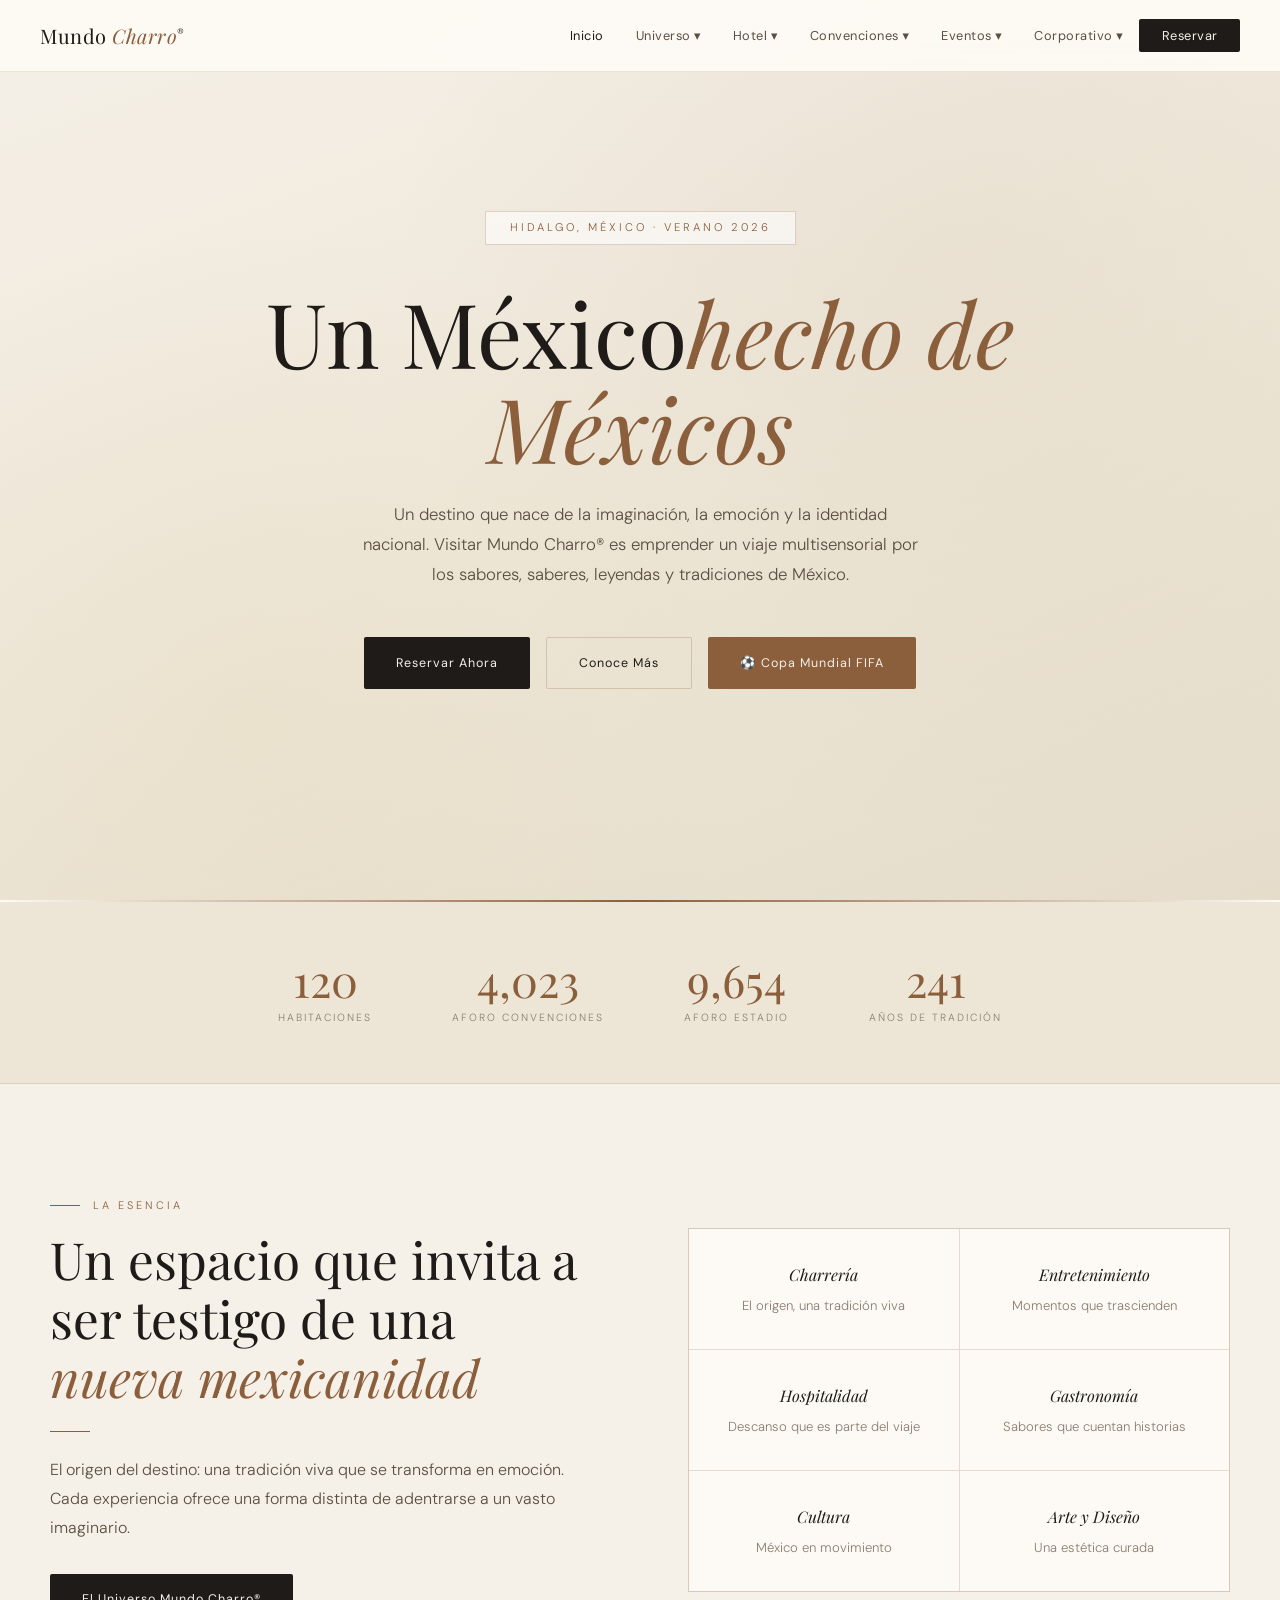
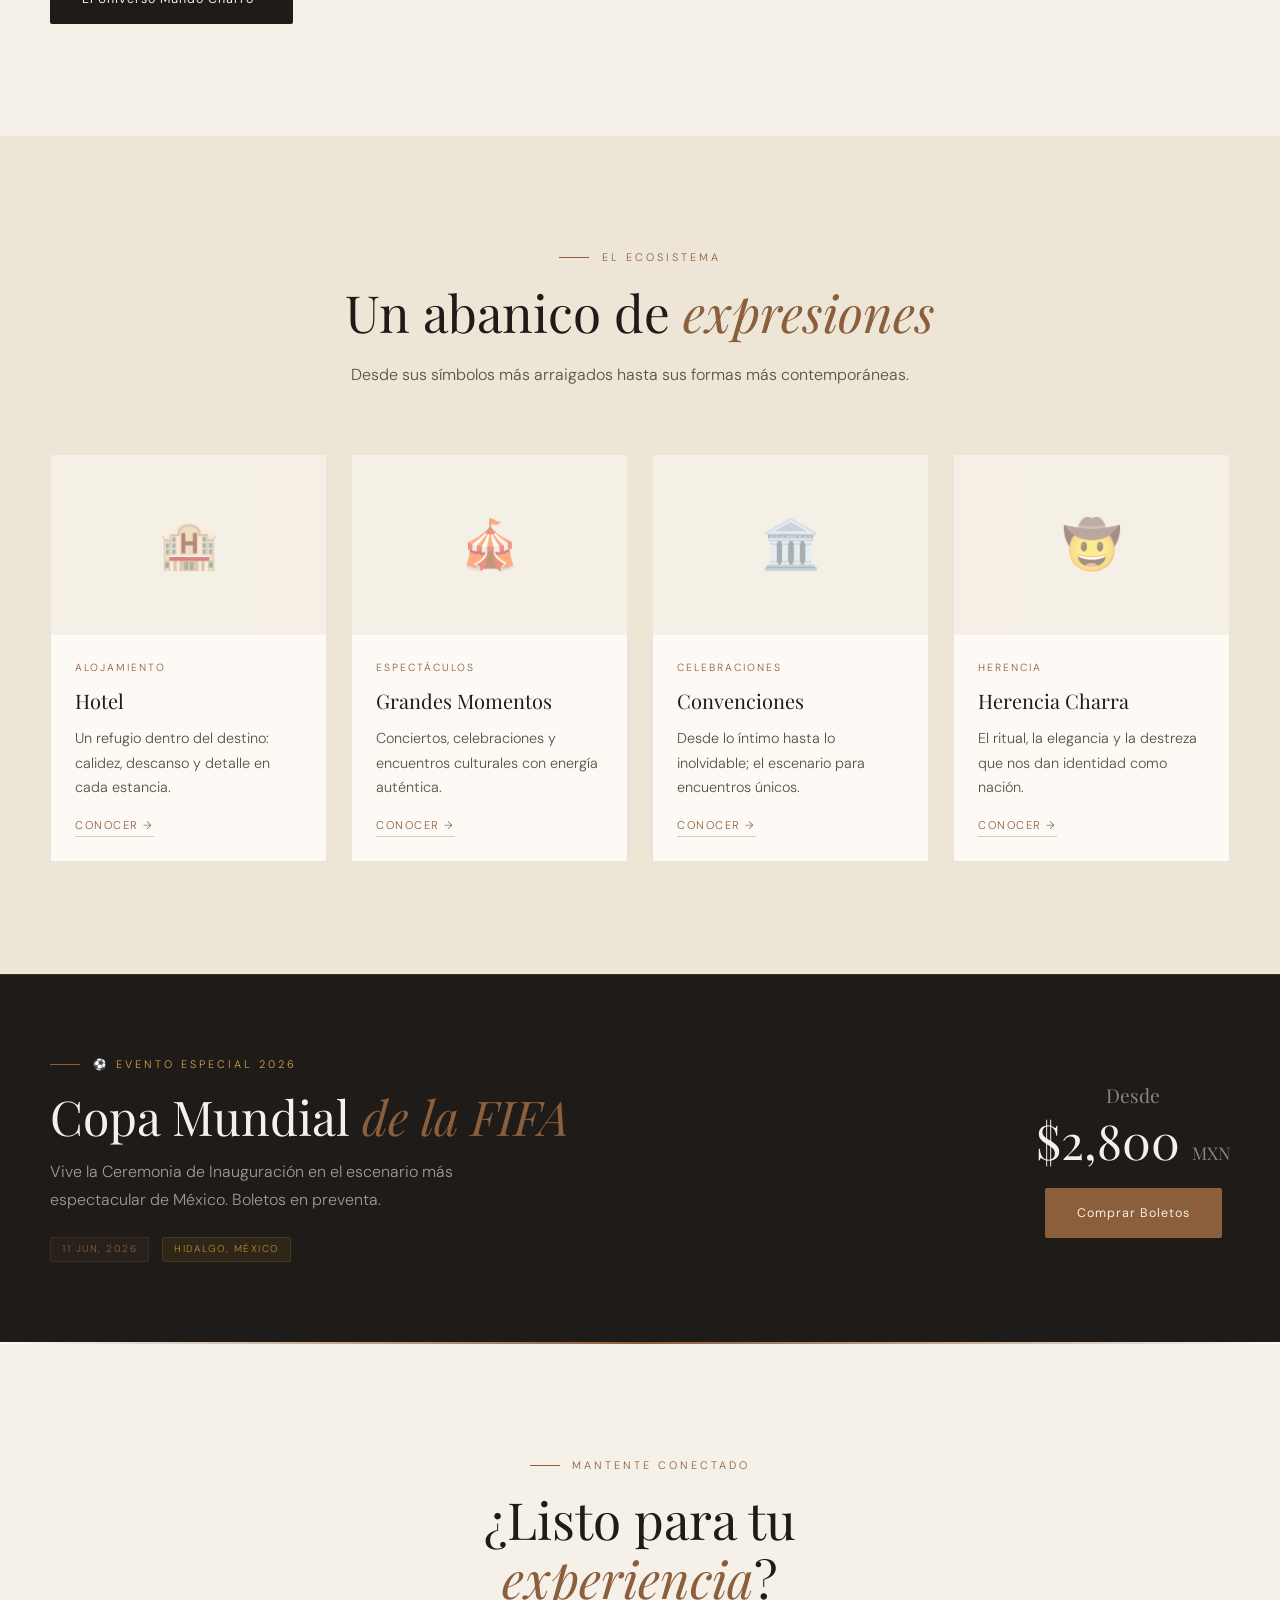
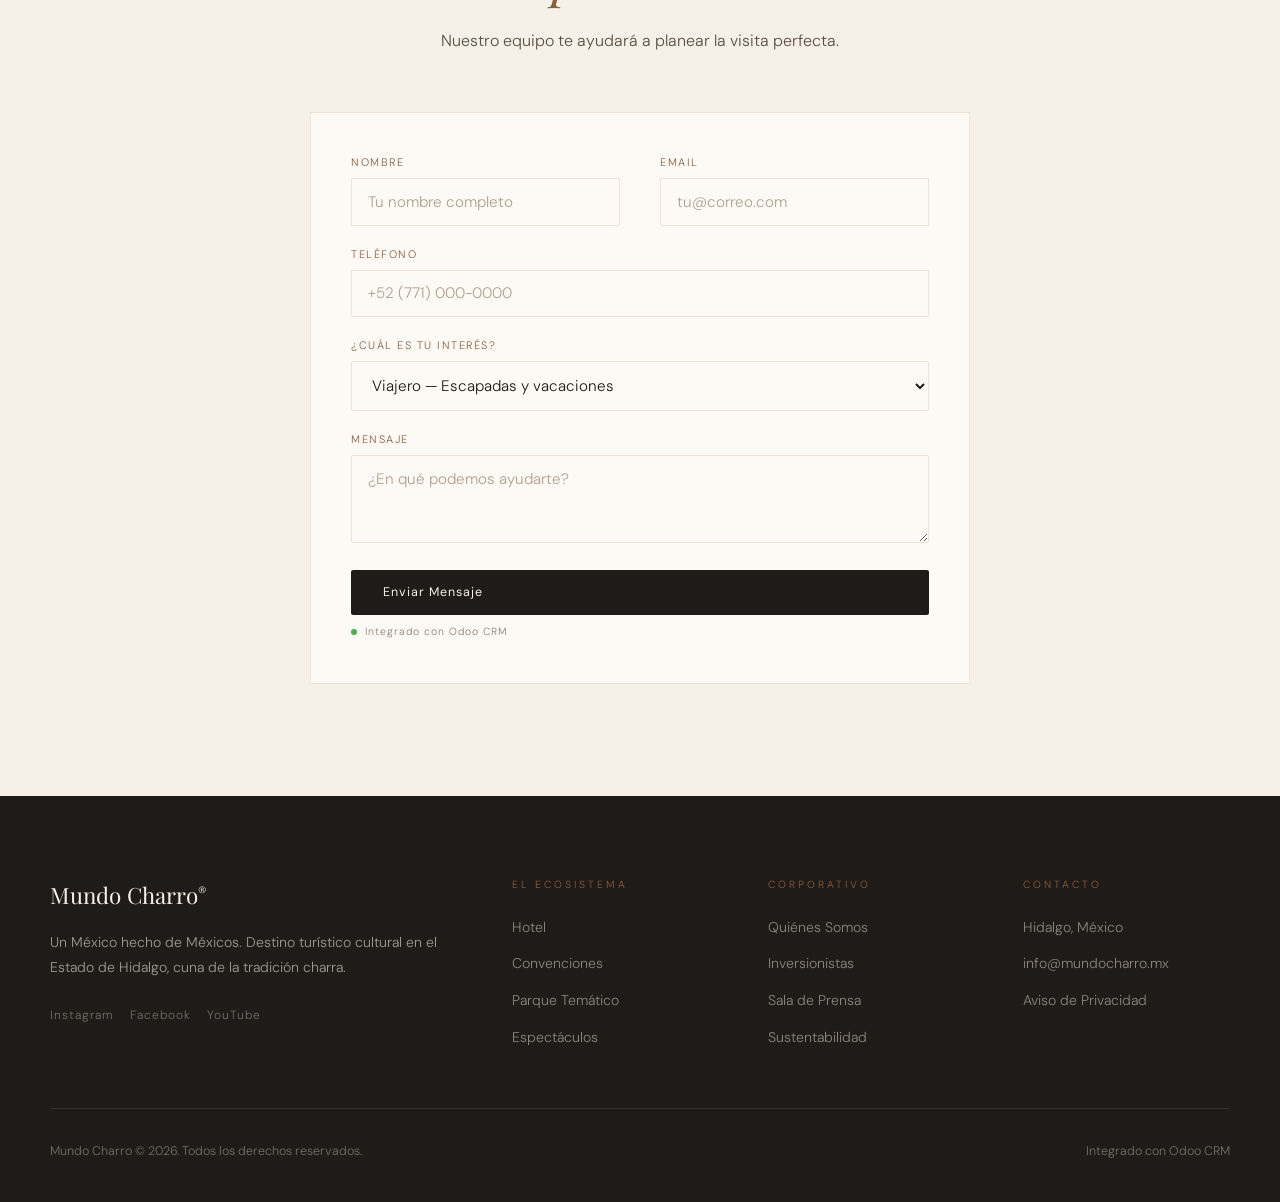
==== index.html @ 550b5640 "primer commit" ====
<!DOCTYPE html>
<html lang="es">
<head>
  <meta charset="UTF-8">
  <meta name="viewport" content="width=device-width, initial-scale=1.0">
  <title>Mundo Charro® — Un México hecho de Méxicos</title>
  <meta name="description" content="Mundo Charro: destino turístico cultural en Hidalgo, México. Hotel, Convenciones, Espectáculos y Parque Temático.">
  <link rel="stylesheet" href="css/style.css">
</head>
<body>

<nav class="navbar">
  <a href="index.html" class="logo">
    <span class="logo-text">Mundo<span> Charro</span><sup style="font-size:0.5em;vertical-align:super;font-style:normal">®</sup></span>
  </a>
  <ul class="nav-menu" id="nav-menu">
    <li class="nav-item"><a href="index.html" class="nav-link active">Inicio</a></li>
    <li class="nav-item">
      <a href="mundo-charro.html" class="nav-link">Universo ▾</a>
      <div class="dropdown-menu">
        <a href="mundo-charro.html#historia">Historia</a>
        <a href="mundo-charro.html#cultura">Cultura</a>
        <a href="mundo-charro.html#filosofia">Filosofía</a>
        <a href="mundo-charro.html#ecosistema">El Ecosistema</a>
        <a href="mundo-charro.html#ubicacion">Ubicación</a>
      </div>
    </li>
    <li class="nav-item">
      <a href="hotel.html" class="nav-link">Hotel ▾</a>
      <div class="dropdown-menu">
        <a href="hotel.html#habitaciones">Habitaciones</a>
        <a href="hotel.html#amenidades">Amenidades</a>
        <a href="hotel.html#reservas">Reservaciones</a>
      </div>
    </li>
    <li class="nav-item">
      <a href="convenciones.html" class="nav-link">Convenciones ▾</a>
      <div class="dropdown-menu">
        <a href="convenciones.html#espacios">Espacios</a>
        <a href="convenciones.html#capacidades">Capacidades</a>
        <a href="convenciones.html#propuesta">Solicitar Propuesta</a>
      </div>
    </li>
    <li class="nav-item">
      <a href="eventos.html" class="nav-link">Eventos ▾</a>
      <div class="dropdown-menu">
        <a href="eventos.html#fifa">Copa Mundial FIFA</a>
        <a href="eventos.html#boletos">Comprar Boletos</a>
      </div>
    </li>
    <li class="nav-item">
      <a href="corporativo.html" class="nav-link">Corporativo ▾</a>
      <div class="dropdown-menu">
        <a href="corporativo.html#quienes">Quiénes Somos</a>
        <a href="corporativo.html#inversionistas">Inversionistas</a>
        <a href="corporativo.html#prensa">Sala de Prensa</a>
        <a href="corporativo.html#sustentabilidad">Sustentabilidad</a>
      </div>
    </li>
    <li class="nav-item"><a href="hotel.html#reservas" class="nav-link nav-cta">Reservar</a></li>
  </ul>
  <button class="hamburger" id="hamburger" aria-label="Menú">
    <span></span><span></span><span></span>
  </button>
</nav>

<!-- HERO -->
<section class="hero">
  <div class="hero-bg"></div>
  <div class="hero-pattern"></div>
  <div class="hero-content">
    <div class="hero-badge">Hidalgo, México · Verano 2026</div>
    <h1>Un México<em>hecho de Méxicos</em></h1>
    <p>Un destino que nace de la imaginación, la emoción y la identidad nacional. Visitar Mundo Charro® es emprender un viaje multisensorial por los sabores, saberes, leyendas y tradiciones de México.</p>
    <div class="hero-ctas">
      <a href="hotel.html#reservas" class="btn btn-dark">Reservar Ahora</a>
      <a href="mundo-charro.html" class="btn btn-outline">Conoce Más</a>
      <a href="eventos.html#fifa" class="btn btn-terra">⚽ Copa Mundial FIFA</a>
    </div>
  </div>
</section>

<!-- PLECA -->
<div class="pleca"></div>

<!-- STATS -->
<section style="background:var(--cream2);padding:3.5rem 2rem;border-bottom:1px solid var(--border)">
  <div class="container">
    <div class="stats-row" style="justify-content:center;gap:5rem">
      <div class="stat-item">
        <span class="stat-num" data-count="150">0</span>
        <div class="stat-label">Habitaciones</div>
      </div>
      <div class="stat-item">
        <span class="stat-num" data-count="5000">0</span>
        <div class="stat-label">Aforo Convenciones</div>
      </div>
      <div class="stat-item">
        <span class="stat-num" data-count="12000">0</span>
        <div class="stat-label">Aforo Estadio</div>
      </div>
      <div class="stat-item">
        <span class="stat-num" data-count="300">0</span>
        <div class="stat-label">Años de Tradición</div>
      </div>
    </div>
  </div>
</section>

<!-- ESENCIA -->
<section class="section section-darker" id="universo">
  <div class="container">
    <div class="grid-2" style="align-items:center;gap:6rem">
      <div class="reveal">
        <div class="section-eyebrow">La Esencia</div>
        <h2 class="section-title">Un espacio que invita a ser testigo de una<em> nueva mexicanidad</em></h2>
        <div class="terra-divider"></div>
        <p class="section-subtitle">El origen del destino: una tradición viva que se transforma en emoción. Cada experiencia ofrece una forma distinta de adentrarse a un vasto imaginario.</p>
        <a href="mundo-charro.html" class="btn btn-dark" style="margin-top:2rem">El Universo Mundo Charro®</a>
      </div>
      <div class="reveal" style="transition-delay:0.15s">
        <div style="display:grid;grid-template-columns:1fr 1fr;gap:1px;background:var(--border);border:1px solid var(--border)">
          <div style="background:var(--white);padding:2rem;text-align:center">
            <div style="font-family:var(--font-display);font-size:1rem;color:var(--charcoal);margin-bottom:0.4rem;font-style:italic">Charrería</div>
            <p style="font-size:0.82rem;color:var(--text-muted);font-weight:300">El origen, una tradición viva</p>
          </div>
          <div style="background:var(--white);padding:2rem;text-align:center">
            <div style="font-family:var(--font-display);font-size:1rem;color:var(--charcoal);margin-bottom:0.4rem;font-style:italic">Entretenimiento</div>
            <p style="font-size:0.82rem;color:var(--text-muted);font-weight:300">Momentos que trascienden</p>
          </div>
          <div style="background:var(--white);padding:2rem;text-align:center">
            <div style="font-family:var(--font-display);font-size:1rem;color:var(--charcoal);margin-bottom:0.4rem;font-style:italic">Hospitalidad</div>
            <p style="font-size:0.82rem;color:var(--text-muted);font-weight:300">Descanso que es parte del viaje</p>
          </div>
          <div style="background:var(--white);padding:2rem;text-align:center">
            <div style="font-family:var(--font-display);font-size:1rem;color:var(--charcoal);margin-bottom:0.4rem;font-style:italic">Gastronomía</div>
            <p style="font-size:0.82rem;color:var(--text-muted);font-weight:300">Sabores que cuentan historias</p>
          </div>
          <div style="background:var(--white);padding:2rem;text-align:center">
            <div style="font-family:var(--font-display);font-size:1rem;color:var(--charcoal);margin-bottom:0.4rem;font-style:italic">Cultura</div>
            <p style="font-size:0.82rem;color:var(--text-muted);font-weight:300">México en movimiento</p>
          </div>
          <div style="background:var(--white);padding:2rem;text-align:center">
            <div style="font-family:var(--font-display);font-size:1rem;color:var(--charcoal);margin-bottom:0.4rem;font-style:italic">Arte y Diseño</div>
            <p style="font-size:0.82rem;color:var(--text-muted);font-weight:300">Una estética curada</p>
          </div>
        </div>
      </div>
    </div>
  </div>
</section>

<!-- EXPERIENCIAS -->
<section class="section section-dark" id="experiencias">
  <div class="container">
    <div class="reveal" style="text-align:center;max-width:620px;margin:0 auto 4rem">
      <div class="section-eyebrow" style="justify-content:center">El Ecosistema</div>
      <h2 class="section-title">Un abanico de <em>expresiones</em></h2>
      <p class="section-subtitle">Desde sus símbolos más arraigados hasta sus formas más contemporáneas.</p>
    </div>
    <div class="grid-4 reveal">
      <div class="card">
        <div class="card-img-placeholder" style="height:180px;font-size:3rem">🏨</div>
        <div class="card-body">
          <div class="card-eyebrow">Alojamiento</div>
          <div class="card-title">Hotel</div>
          <p class="card-text">Un refugio dentro del destino: calidez, descanso y detalle en cada estancia.</p>
          <a href="hotel.html" class="card-link">Conocer →</a>
        </div>
      </div>
      <div class="card">
        <div class="card-img-placeholder" style="height:180px;font-size:3rem">🎪</div>
        <div class="card-body">
          <div class="card-eyebrow">Espectáculos</div>
          <div class="card-title">Grandes Momentos</div>
          <p class="card-text">Conciertos, celebraciones y encuentros culturales con energía auténtica.</p>
          <a href="eventos.html" class="card-link">Conocer →</a>
        </div>
      </div>
      <div class="card">
        <div class="card-img-placeholder" style="height:180px;font-size:3rem">🏛️</div>
        <div class="card-body">
          <div class="card-eyebrow">Celebraciones</div>
          <div class="card-title">Convenciones</div>
          <p class="card-text">Desde lo íntimo hasta lo inolvidable; el escenario para encuentros únicos.</p>
          <a href="convenciones.html" class="card-link">Conocer →</a>
        </div>
      </div>
      <div class="card">
        <div class="card-img-placeholder" style="height:180px;font-size:3rem">🤠</div>
        <div class="card-body">
          <div class="card-eyebrow">Herencia</div>
          <div class="card-title">Herencia Charra</div>
          <p class="card-text">El ritual, la elegancia y la destreza que nos dan identidad como nación.</p>
          <a href="mundo-charro.html#cultura" class="card-link">Conocer →</a>
        </div>
      </div>
    </div>
  </div>
</section>

<!-- FIFA BANNER -->
<section style="background:var(--charcoal);padding:5rem 2rem;border-top:1px solid rgba(139,94,60,0.3)">
  <div class="container reveal">
    <div style="display:flex;align-items:center;justify-content:space-between;gap:3rem;flex-wrap:wrap">
      <div>
        <div class="section-eyebrow" style="color:var(--gold-light)">⚽ Evento Especial 2026</div>
        <h2 style="font-family:var(--font-display);font-size:clamp(2rem,4vw,3rem);color:var(--cream);font-weight:400;line-height:1.1;margin-bottom:1rem">Copa Mundial <em style="font-style:italic;color:var(--terra)">de la FIFA</em></h2>
        <p style="color:rgba(245,240,232,0.6);max-width:480px;font-weight:300;margin-bottom:1.5rem">Vive la Ceremonia de Inauguración en el escenario más espectacular de México. Boletos en preventa.</p>
        <div style="display:flex;gap:0.8rem;flex-wrap:wrap">
          <span class="badge badge-terra">11 Jun, 2026</span>
          <span class="badge badge-gold">Hidalgo, México</span>
        </div>
      </div>
      <div style="text-align:center">
        <div style="font-family:var(--font-display);font-size:1.2rem;color:rgba(245,240,232,0.5);margin-bottom:0.3rem">Desde</div>
        <div style="font-family:var(--font-display);font-size:3rem;color:var(--cream);line-height:1">$2,800 <span style="font-size:1.1rem;color:rgba(245,240,232,0.5)">MXN</span></div>
        <a href="eventos.html#boletos" class="btn btn-terra" style="margin-top:1.5rem">Comprar Boletos</a>
      </div>
    </div>
  </div>
</section>

<!-- PLECA -->
<div class="pleca"></div>

<!-- CONTACTO RÁPIDO -->
<section class="section section-darker" id="contacto-home">
  <div class="container">
    <div style="text-align:center;max-width:560px;margin:0 auto 3.5rem" class="reveal">
      <div class="section-eyebrow" style="justify-content:center">Mantente conectado</div>
      <h2 class="section-title">¿Listo para tu <em>experiencia</em>?</h2>
      <p class="section-subtitle">Nuestro equipo te ayudará a planear la visita perfecta.</p>
    </div>
    <div style="max-width:660px;margin:0 auto;background:var(--white);border:1px solid var(--border);padding:2.5rem" class="reveal">
      <form onsubmit="submitContacto(event)">
        <div class="grid-2">
          <div class="form-group">
            <label class="form-label">Nombre</label>
            <input type="text" name="nombre" class="form-control" placeholder="Tu nombre completo" required>
          </div>
          <div class="form-group">
            <label class="form-label">Email</label>
            <input type="email" name="email" class="form-control" placeholder="tu@correo.com" required>
          </div>
        </div>
        <div class="form-group">
          <label class="form-label">Teléfono</label>
          <input type="tel" name="telefono" class="form-control" placeholder="+52 (771) 000-0000">
        </div>
        <div class="form-group">
          <label class="form-label">¿Cuál es tu interés?</label>
          <select name="asunto" class="form-control">
            <option>Viajero — Escapadas y vacaciones</option>
            <option>Espectáculos en vivo y eventos especiales</option>
            <option>Convenciones y eventos corporativos</option>
            <option>Bodas y celebraciones especiales</option>
            <option>Prensa / Medios</option>
            <option>Aliado comercial</option>
            <option>Inversionista</option>
          </select>
        </div>
        <div class="form-group">
          <label class="form-label">Mensaje</label>
          <textarea name="mensaje" class="form-control" rows="3" placeholder="¿En qué podemos ayudarte?"></textarea>
        </div>
        <button type="submit" class="btn btn-dark" style="width:100%">Enviar Mensaje</button>
        <div class="odoo-badge" style="justify-content:center;margin-top:0.5rem">
          <span class="odoo-dot"></span> Integrado con Odoo CRM
        </div>
      </form>
    </div>
  </div>
</section>

<!-- FOOTER -->
<footer>
  <div class="container">
    <div class="footer-grid">
      <div class="footer-brand">
        <div class="logo-text">Mundo Charro<sup style="font-size:0.55em;vertical-align:super">®</sup></div>
        <p class="footer-desc">Un México hecho de Méxicos. Destino turístico cultural en el Estado de Hidalgo, cuna de la tradición charra.</p>
        <div style="display:flex;gap:1rem;margin-top:1.5rem">
          <a href="https://www.instagram.com/mundocharromx" target="_blank" style="color:rgba(245,240,232,0.4);text-decoration:none;font-size:0.75rem;letter-spacing:1px;transition:var(--transition)" onmouseover="this.style.color='#F5F0E8'" onmouseout="this.style.color='rgba(245,240,232,0.4)'">Instagram</a>
          <a href="https://www.facebook.com/share/17WfXrZE3c/" target="_blank" style="color:rgba(245,240,232,0.4);text-decoration:none;font-size:0.75rem;letter-spacing:1px;transition:var(--transition)" onmouseover="this.style.color='#F5F0E8'" onmouseout="this.style.color='rgba(245,240,232,0.4)'">Facebook</a>
          <a href="https://youtube.com/@mundocharromx3135" target="_blank" style="color:rgba(245,240,232,0.4);text-decoration:none;font-size:0.75rem;letter-spacing:1px;transition:var(--transition)" onmouseover="this.style.color='#F5F0E8'" onmouseout="this.style.color='rgba(245,240,232,0.4)'">YouTube</a>
        </div>
      </div>
      <div>
        <div class="footer-heading">El Ecosistema</div>
        <ul class="footer-links">
          <li><a href="hotel.html">Hotel</a></li>
          <li><a href="convenciones.html">Convenciones</a></li>
          <li><a href="mundo-charro.html#ecosistema">Parque Temático</a></li>
          <li><a href="eventos.html">Espectáculos</a></li>
        </ul>
      </div>
      <div>
        <div class="footer-heading">Corporativo</div>
        <ul class="footer-links">
          <li><a href="corporativo.html#quienes">Quiénes Somos</a></li>
          <li><a href="corporativo.html#inversionistas">Inversionistas</a></li>
          <li><a href="corporativo.html#prensa">Sala de Prensa</a></li>
          <li><a href="corporativo.html#sustentabilidad">Sustentabilidad</a></li>
        </ul>
      </div>
      <div>
        <div class="footer-heading">Contacto</div>
        <ul class="footer-links">
          <li><a href="https://maps.app.goo.gl/wgtZB3PXQcrebC2j8" target="_blank">Hidalgo, México</a></li>
          <li><a href="mailto:info@mundocharro.mx">info@mundocharro.mx</a></li>
          <li><a href="https://mundocharro.mx/aviso-de-privacidad/">Aviso de Privacidad</a></li>
        </ul>
      </div>
    </div>
    <div class="footer-bottom">
      <span>Mundo Charro © 2026. Todos los derechos reservados.</span>
      <span>Integrado con Odoo CRM</span>
    </div>
  </div>
</footer>

<script src="js/main.js"></script>
</body>
</html>
---- css/style.css ----
@import url('https://fonts.googleapis.com/css2?family=Playfair+Display:ital,wght@0,400;0,500;0,600;1,400;1,500&family=DM+Sans:wght@300;400;500&display=swap');

/* ── MARCA MUNDO CHARRO — Identidad oficial ────────────────────
   Colores extraídos de mundocharro.mx
   Crema cálido · Tierra · Dorado oscuro · Negro editorial
   ──────────────────────────────────────────────────────────── */
:root {
  /* Paleta oficial */
  --cream:      #F5F0E8;
  --cream2:     #EDE6D6;
  --cream3:     #E5DCCA;
  --white:      #FDFAF5;
  --terra:      #8B5E3C;      /* marrón tierra */
  --terra-dark: #5C3A1E;
  --gold:       #B8892A;      /* dorado sobrio */
  --gold-light: #D4A84B;
  --charcoal:   #1E1B18;      /* casi negro */
  --dark-brown: #2C2018;
  --text-primary:   #1E1B18;
  --text-secondary: #5A4F42;
  --text-muted:     #8A7D70;
  --text-light:     #B0A090;
  --border:     rgba(139, 94, 60, 0.15);
  --border-mid: rgba(139, 94, 60, 0.25);

  /* Tipografías — igual que mundocharro.mx */
  --font-display: 'Playfair Display', Georgia, serif;
  --font-body:    'DM Sans', system-ui, sans-serif;

  --transition: all 0.3s ease;
  --shadow:     0 4px 24px rgba(30, 27, 24, 0.08);
  --shadow-md:  0 8px 40px rgba(30, 27, 24, 0.12);
  --radius:     2px;
}

*, *::before, *::after { box-sizing: border-box; margin: 0; padding: 0; }
html { scroll-behavior: smooth; }

body {
  font-family: var(--font-body);
  background: var(--white);
  color: var(--text-primary);
  line-height: 1.7;
  font-size: 16px;
  font-weight: 300;
}

/* ── NAVBAR ─────────────────────────────────────────────────── */
.navbar {
  position: fixed; top: 0; left: 0; right: 0; z-index: 1000;
  background: rgba(253, 250, 245, 0.95);
  backdrop-filter: blur(10px);
  border-bottom: 1px solid var(--border);
  padding: 0 2.5rem;
  display: flex; align-items: center; justify-content: space-between;
  height: 72px;
}
.navbar .logo {
  display: flex; align-items: center; gap: 10px;
  text-decoration: none;
}
.navbar .logo img { height: 36px; }
.navbar .logo-text {
  font-family: var(--font-display);
  font-size: 1.25rem;
  color: var(--charcoal);
  letter-spacing: 0.5px;
}
.navbar .logo-text span { color: var(--terra); font-style: italic; }

.nav-menu { display: flex; gap: 0; list-style: none; align-items: center; }
.nav-link {
  display: block;
  padding: 0 1rem;
  height: 72px; line-height: 72px;
  font-family: var(--font-body);
  font-size: 0.8rem;
  font-weight: 400;
  letter-spacing: 0.5px;
  color: var(--text-secondary);
  text-decoration: none;
  transition: var(--transition);
  white-space: nowrap;
}
.nav-link:hover, .nav-link.active { color: var(--charcoal); }

.dropdown-menu {
  position: absolute; top: 72px; left: 0;
  min-width: 220px;
  background: var(--white);
  border: 1px solid var(--border);
  border-top: 2px solid var(--terra);
  padding: 0.6rem 0;
  opacity: 0; pointer-events: none;
  transform: translateY(-6px);
  transition: var(--transition);
  box-shadow: var(--shadow-md);
}
.nav-item { position: relative; }
.nav-item:hover .dropdown-menu { opacity: 1; pointer-events: all; transform: translateY(0); }
.dropdown-menu a {
  display: block; padding: 0.55rem 1.4rem;
  font-family: var(--font-body); font-size: 0.78rem;
  color: var(--text-secondary); text-decoration: none;
  transition: var(--transition);
}
.dropdown-menu a:hover { color: var(--charcoal); padding-left: 1.8rem; }

.nav-cta {
  background: var(--charcoal) !important;
  color: var(--cream) !important;
  padding: 0.5rem 1.4rem !important;
  height: auto !important; line-height: normal !important;
  border-radius: var(--radius);
  font-weight: 400 !important;
  margin: auto 0; letter-spacing: 0.5px;
}
.nav-cta:hover { background: var(--terra-dark) !important; color: var(--cream) !important; }

.hamburger { display: none; cursor: pointer; background: none; border: none; }
.hamburger span { display: block; width: 22px; height: 1.5px; background: var(--charcoal); margin: 5px 0; transition: var(--transition); }

/* ── HERO ────────────────────────────────────────────────────── */
.hero {
  min-height: 100vh;
  display: flex; align-items: center; justify-content: center;
  position: relative; overflow: hidden;
  background: var(--cream2);
}
.hero-bg {
  position: absolute; inset: 0;
  background: linear-gradient(160deg, var(--cream) 0%, var(--cream2) 60%, var(--cream3) 100%);
}
.hero-pattern {
  position: absolute; inset: 0;
  background-image: radial-gradient(circle at 75% 30%, rgba(139,94,60,0.06) 0%, transparent 50%),
                    radial-gradient(circle at 20% 80%, rgba(184,137,42,0.05) 0%, transparent 40%);
}
.hero-content {
  position: relative; text-align: center;
  max-width: 860px; padding: 2rem;
}
.hero-badge {
  display: inline-block;
  font-family: var(--font-body);
  font-size: 0.7rem; letter-spacing: 3px; text-transform: uppercase;
  color: var(--terra); border: 1px solid var(--border-mid);
  padding: 0.4rem 1.5rem; margin-bottom: 2.5rem;
  background: rgba(255,255,255,0.6);
}
.hero h1 {
  font-family: var(--font-display);
  font-size: clamp(3rem, 7vw, 6rem);
  line-height: 1.06; color: var(--charcoal);
  font-weight: 400; margin-bottom: 1.5rem;
}
.hero h1 em { font-style: italic; color: var(--terra); }
.hero p {
  font-size: 1.05rem; color: var(--text-secondary);
  max-width: 560px; margin: 0 auto 3rem;
  font-weight: 300; line-height: 1.8;
}
.hero-ctas { display: flex; gap: 1rem; justify-content: center; flex-wrap: wrap; }

/* ── BOTONES ─────────────────────────────────────────────────── */
.btn {
  display: inline-flex; align-items: center; gap: 0.5rem;
  font-family: var(--font-body); font-size: 0.78rem;
  letter-spacing: 1px; font-weight: 400;
  padding: 0.9rem 2rem;
  text-decoration: none; border: none; cursor: pointer;
  transition: var(--transition); border-radius: var(--radius);
}
.btn-dark { background: var(--charcoal); color: var(--cream); }
.btn-dark:hover { background: var(--terra-dark); transform: translateY(-1px); box-shadow: var(--shadow-md); }
.btn-terra { background: var(--terra); color: var(--cream); }
.btn-terra:hover { background: var(--terra-dark); transform: translateY(-1px); }
.btn-outline {
  background: transparent; color: var(--charcoal);
  border: 1px solid var(--border-mid);
}
.btn-outline:hover { border-color: var(--charcoal); transform: translateY(-1px); }
.btn-cream { background: var(--cream); color: var(--charcoal); }
.btn-cream:hover { background: var(--white); transform: translateY(-1px); }

/* Alias legacy */
.btn-gold { background: var(--terra); color: var(--cream); }
.btn-gold:hover { background: var(--terra-dark); transform: translateY(-1px); }
.btn-red { background: var(--charcoal); color: var(--cream); }
.btn-red:hover { background: var(--terra-dark); transform: translateY(-1px); }

/* ── SECCIONES ───────────────────────────────────────────────── */
.section { padding: 7rem 2rem; }
.section-dark { background: var(--cream2); }
.section-darker { background: var(--cream); }
.section-charcoal { background: var(--charcoal); color: var(--cream); }
.container { max-width: 1180px; margin: 0 auto; }

.section-eyebrow {
  font-family: var(--font-body); font-size: 0.68rem;
  letter-spacing: 3px; text-transform: uppercase; color: var(--terra);
  margin-bottom: 1rem; display: flex; align-items: center; gap: 0.8rem;
}
.section-eyebrow::before {
  content: ''; display: inline-block;
  width: 30px; height: 1px; background: var(--terra);
}

.section-title {
  font-family: var(--font-display);
  font-size: clamp(2rem, 4vw, 3.2rem); line-height: 1.15;
  color: var(--charcoal); margin-bottom: 1.2rem; font-weight: 400;
}
.section-charcoal .section-title { color: var(--cream); }
.section-title em { font-style: italic; color: var(--terra); }

.section-subtitle {
  font-size: 1rem; color: var(--text-secondary);
  max-width: 600px; font-weight: 300; line-height: 1.8;
}

.terra-divider { width: 40px; height: 1px; background: var(--terra); margin: 1.5rem 0; }

/* ── GRIDS ───────────────────────────────────────────────────── */
.grid-3 { display: grid; grid-template-columns: repeat(3, 1fr); gap: 1.5rem; }
.grid-4 { display: grid; grid-template-columns: repeat(4, 1fr); gap: 1.5rem; }
.grid-2 { display: grid; grid-template-columns: repeat(2, 1fr); gap: 2.5rem; }

/* ── TARJETAS ────────────────────────────────────────────────── */
.card {
  background: var(--white);
  border: 1px solid var(--border);
  border-radius: var(--radius);
  overflow: hidden;
  transition: var(--transition);
}
.card:hover { border-color: var(--border-mid); box-shadow: var(--shadow-md); transform: translateY(-3px); }
.card-img { width: 100%; height: 220px; object-fit: cover; }
.card-img-placeholder {
  width: 100%; height: 220px;
  background: var(--cream2);
  display: flex; align-items: center; justify-content: center;
  font-size: 3rem; color: var(--terra); opacity: 0.5;
}
.card-body { padding: 1.5rem; }
.card-eyebrow { font-size: 0.65rem; letter-spacing: 2px; text-transform: uppercase; color: var(--terra); margin-bottom: 0.5rem; }
.card-title { font-family: var(--font-display); font-size: 1.25rem; color: var(--charcoal); margin-bottom: 0.5rem; font-weight: 400; }
.card-text { font-size: 0.9rem; color: var(--text-secondary); font-weight: 300; }
.card-link {
  display: inline-block; margin-top: 1rem;
  font-size: 0.7rem; letter-spacing: 1.5px; text-transform: uppercase;
  color: var(--terra); text-decoration: none;
  border-bottom: 1px solid rgba(139,94,60,0.3); padding-bottom: 1px;
  transition: var(--transition);
}
.card-link:hover { border-color: var(--terra); }

/* ── FORMULARIOS ─────────────────────────────────────────────── */
.form-group { margin-bottom: 1.2rem; }
.form-label {
  display: block; font-size: 0.68rem; letter-spacing: 1.5px;
  text-transform: uppercase; color: var(--terra); margin-bottom: 0.4rem;
}
.form-control {
  width: 100%; background: var(--white);
  border: 1px solid var(--border); border-radius: var(--radius);
  color: var(--text-primary); padding: 0.8rem 1rem;
  font-family: var(--font-body); font-size: 0.95rem;
  font-weight: 300; transition: var(--transition);
}
.form-control:focus { outline: none; border-color: var(--terra); background: var(--white); }
.form-control::placeholder { color: var(--text-light); }
select.form-control option { background: var(--white); }

/* ── TABS ────────────────────────────────────────────────────── */
.tab-nav { display: flex; border-bottom: 1px solid var(--border); margin-bottom: 2.5rem; gap: 0; flex-wrap: wrap; }
.tab-btn {
  font-family: var(--font-body); font-size: 0.75rem; letter-spacing: 1px;
  text-transform: uppercase; color: var(--text-muted);
  padding: 0.9rem 1.5rem; background: none; border: none; cursor: pointer;
  border-bottom: 2px solid transparent; margin-bottom: -1px; transition: var(--transition);
}
.tab-btn.active, .tab-btn:hover { color: var(--charcoal); border-bottom-color: var(--terra); }
.tab-panel { display: none; }
.tab-panel.active { display: block; }

/* ── PAGE HEADER ─────────────────────────────────────────────── */
.page-header {
  padding: 9rem 2rem 5rem;
  background: var(--cream2);
  border-bottom: 1px solid var(--border);
  text-align: center; position: relative; overflow: hidden;
}
.page-header::before {
  content: ''; position: absolute; inset: 0;
  background: radial-gradient(ellipse at 50% 0%, rgba(139,94,60,0.06) 0%, transparent 60%);
}
.page-header-content { position: relative; }

/* ── SECTION HERO ────────────────────────────────────────────── */
.section-hero {
  min-height: 55vh; display: flex; align-items: center;
  background: var(--cream2);
  padding: 9rem 2rem 5rem; position: relative;
}

/* ── FOOTER ──────────────────────────────────────────────────── */
footer {
  background: var(--charcoal);
  color: var(--cream);
  padding: 5rem 2rem 2.5rem;
}
.footer-grid { display: grid; grid-template-columns: 2fr 1fr 1fr 1fr; gap: 3rem; margin-bottom: 3rem; }
.footer-brand .logo-text { font-family: var(--font-display); font-size: 1.4rem; color: var(--cream); margin-bottom: 1rem; font-weight: 400; }
.footer-desc { font-size: 0.88rem; color: rgba(245,240,232,0.6); line-height: 1.8; }
.footer-heading { font-size: 0.65rem; letter-spacing: 3px; text-transform: uppercase; color: var(--terra); margin-bottom: 1.2rem; }
.footer-links { list-style: none; }
.footer-links li { margin-bottom: 0.6rem; }
.footer-links a { color: rgba(245,240,232,0.5); text-decoration: none; font-size: 0.88rem; transition: var(--transition); font-weight: 300; }
.footer-links a:hover { color: var(--cream); }
.footer-bottom {
  border-top: 1px solid rgba(245,240,232,0.1); padding-top: 2rem;
  display: flex; justify-content: space-between; align-items: center;
  font-size: 0.78rem; color: rgba(245,240,232,0.4);
  flex-wrap: wrap; gap: 1rem;
}

/* ── TOAST ───────────────────────────────────────────────────── */
.toast {
  position: fixed; bottom: 2rem; right: 2rem; z-index: 9999;
  background: var(--white); border: 1px solid var(--border);
  border-left: 3px solid var(--terra); border-radius: var(--radius);
  padding: 1rem 1.5rem; max-width: 360px;
  transform: translateY(100px); opacity: 0; transition: all 0.4s ease;
  box-shadow: var(--shadow-md);
}
.toast.show { transform: translateY(0); opacity: 1; }
.toast-title { font-size: 0.72rem; letter-spacing: 1px; color: var(--terra); text-transform: uppercase; margin-bottom: 0.3rem; }
.toast-msg { font-size: 0.88rem; color: var(--text-secondary); }

/* ── BADGE ───────────────────────────────────────────────────── */
.badge {
  display: inline-block; font-size: 0.62rem; letter-spacing: 1.5px;
  text-transform: uppercase; padding: 0.2rem 0.7rem; border-radius: var(--radius);
}
.badge-terra { background: rgba(139,94,60,0.1); color: var(--terra); border: 1px solid rgba(139,94,60,0.2); }
.badge-gold { background: rgba(184,137,42,0.1); color: var(--gold); border: 1px solid rgba(184,137,42,0.2); }
.badge-dark { background: var(--charcoal); color: var(--cream); }
.badge-red { background: rgba(139,94,60,0.1); color: var(--terra-dark); border: 1px solid rgba(139,94,60,0.25); }

/* ── SPINNER ─────────────────────────────────────────────────── */
.spinner { display: inline-block; width: 16px; height: 16px; border: 2px solid rgba(139,94,60,0.2); border-top-color: var(--terra); border-radius: 50%; animation: spin 0.8s linear infinite; }
@keyframes spin { to { transform: rotate(360deg); } }

/* ── ODOO BADGE ──────────────────────────────────────────────── */
.odoo-badge {
  display: inline-flex; align-items: center; gap: 0.5rem;
  font-size: 0.65rem; letter-spacing: 1px; color: var(--text-muted); margin-top: 0.8rem;
}
.odoo-dot { width: 6px; height: 6px; border-radius: 50%; background: #4CAF50; animation: pulse-dot 2s infinite; }
@keyframes pulse-dot { 0%,100%{opacity:1} 50%{opacity:0.4} }

/* ── STATS ───────────────────────────────────────────────────── */
.stats-row { display: flex; gap: 3rem; flex-wrap: wrap; }
.stat-item { text-align: center; }
.stat-num { font-family: var(--font-display); font-size: 2.8rem; color: var(--terra); display: block; line-height: 1; font-weight: 400; }
.stat-label { font-size: 0.65rem; letter-spacing: 2px; text-transform: uppercase; color: var(--text-muted); margin-top: 0.4rem; }

/* ── SCROLL REVEAL ───────────────────────────────────────────── */
.reveal { opacity: 0; transform: translateY(20px); transition: opacity 0.7s ease, transform 0.7s ease; }
.reveal.visible { opacity: 1; transform: translateY(0); }

/* ── SEPARADOR PLECA (como mundocharro.mx) ───────────────────── */
.pleca {
  width: 100%; height: 2px;
  background: linear-gradient(90deg, transparent, var(--terra), transparent);
  margin: 0;
}

/* ── BLOCKQUOTE EDITORIAL ────────────────────────────────────── */
.editorial-quote {
  font-family: var(--font-display); font-size: 1.5rem; font-style: italic;
  color: var(--terra); line-height: 1.5; border-left: 2px solid var(--terra);
  padding-left: 1.5rem; margin: 2rem 0;
}

/* ── RESPONSIVE ──────────────────────────────────────────────── */
@media (max-width: 1024px) {
  .grid-4 { grid-template-columns: repeat(2, 1fr); }
  .footer-grid { grid-template-columns: 1fr 1fr; }
}
@media (max-width: 768px) {
  .grid-3 { grid-template-columns: 1fr; }
  .grid-2 { grid-template-columns: 1fr; }
  .footer-grid { grid-template-columns: 1fr; }
  .nav-menu { display: none; flex-direction: column; position: fixed; top: 72px; left: 0; right: 0; bottom: 0; background: var(--white); padding: 2rem; overflow-y: auto; z-index: 999; }
  .nav-menu.open { display: flex; }
  .nav-link { height: auto; line-height: 1.5; padding: 0.8rem 0; }
  .dropdown-menu { position: static; opacity: 1; pointer-events: all; transform: none; border: none; box-shadow: none; background: var(--cream2); margin-left: 1rem; }
  .hamburger { display: block; }
  .nav-cta { margin: 1rem 0; width: fit-content; }
  .stats-row { justify-content: center; gap: 2rem; }
  .hero h1 { font-size: clamp(2.4rem, 8vw, 4rem); }
}
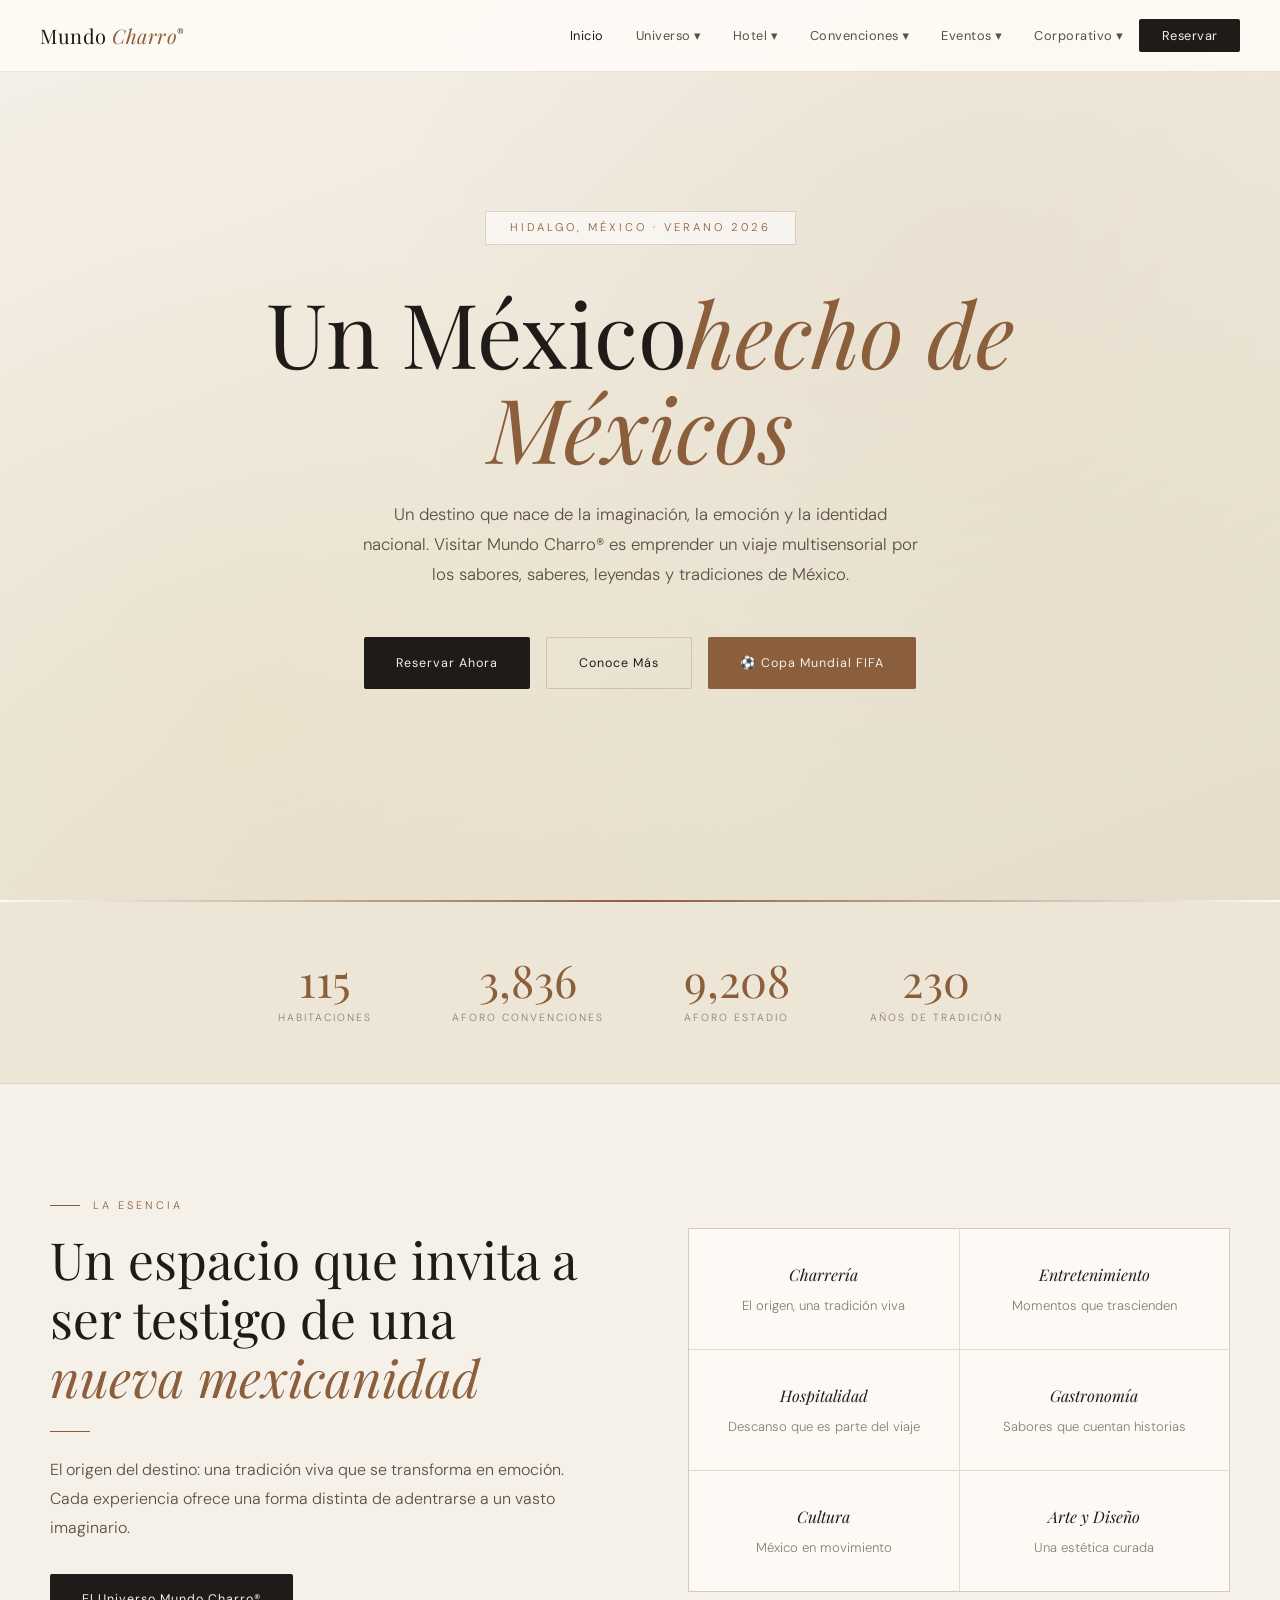
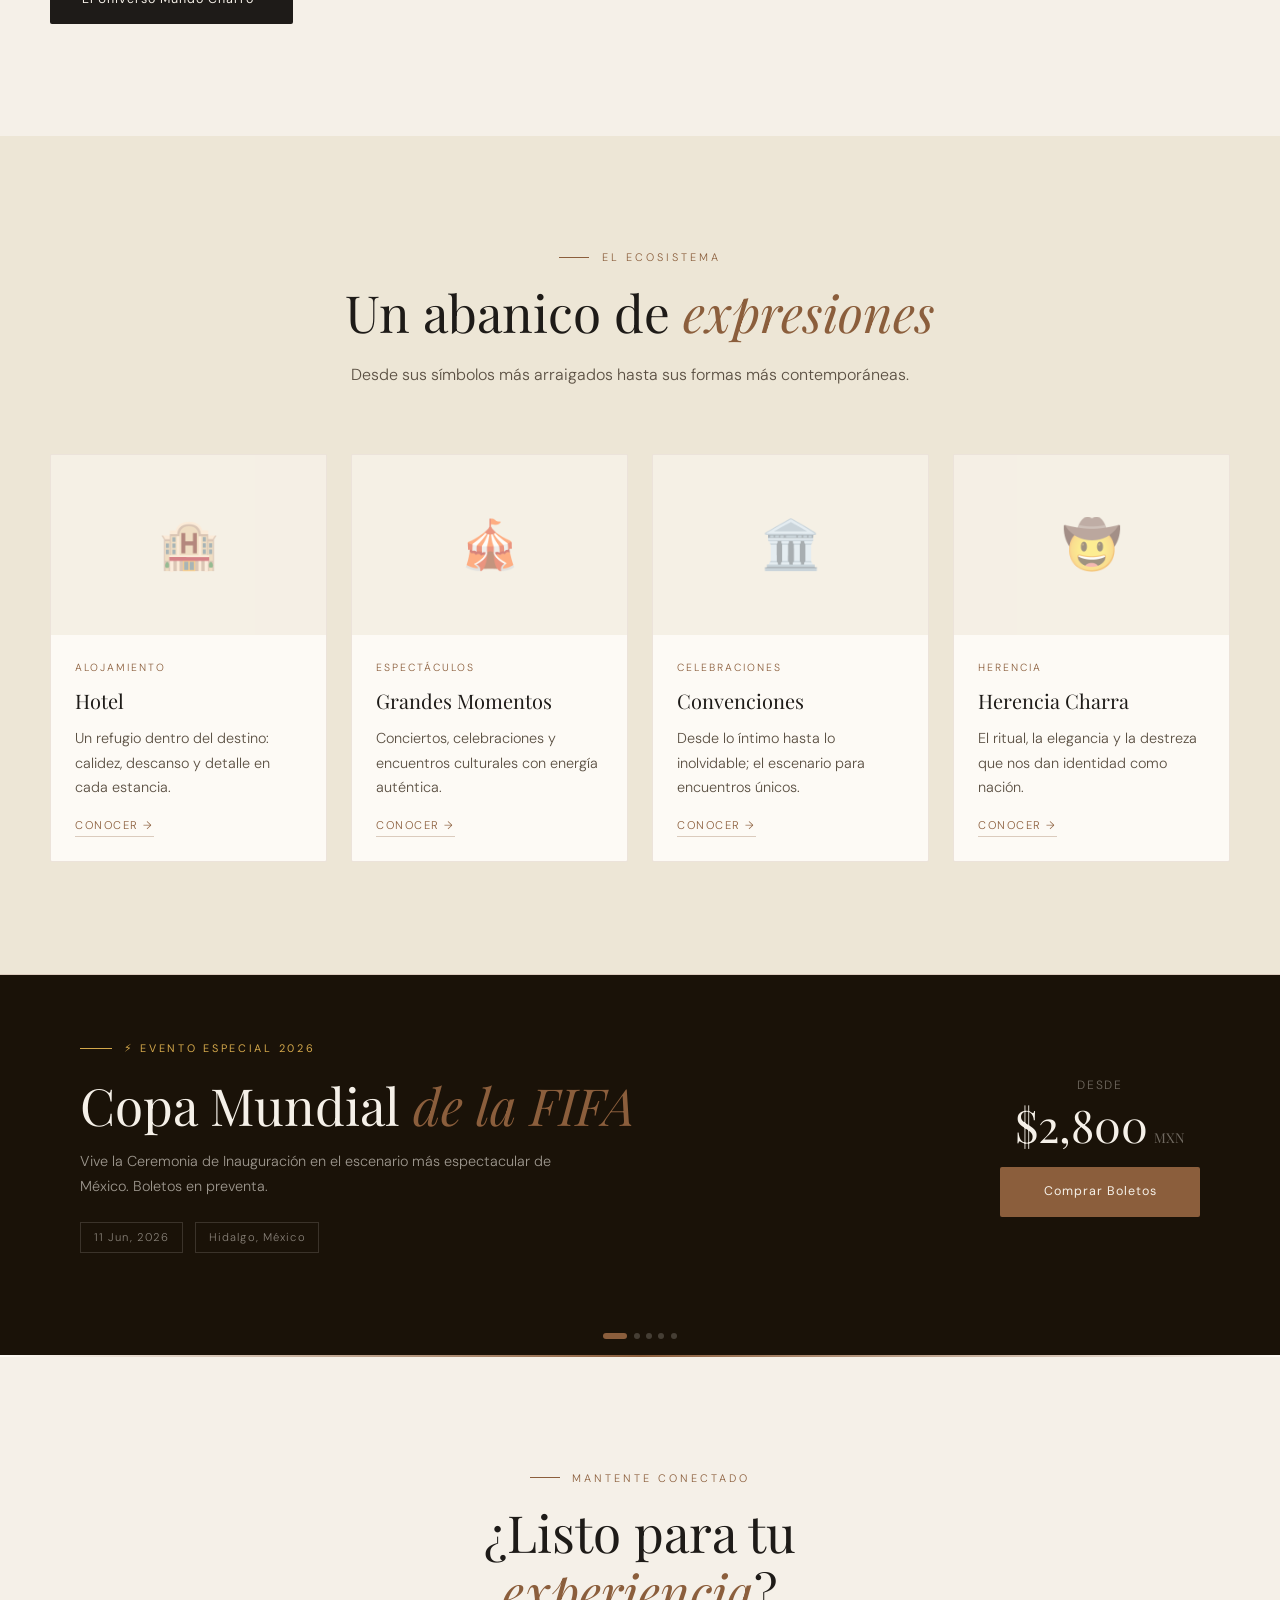
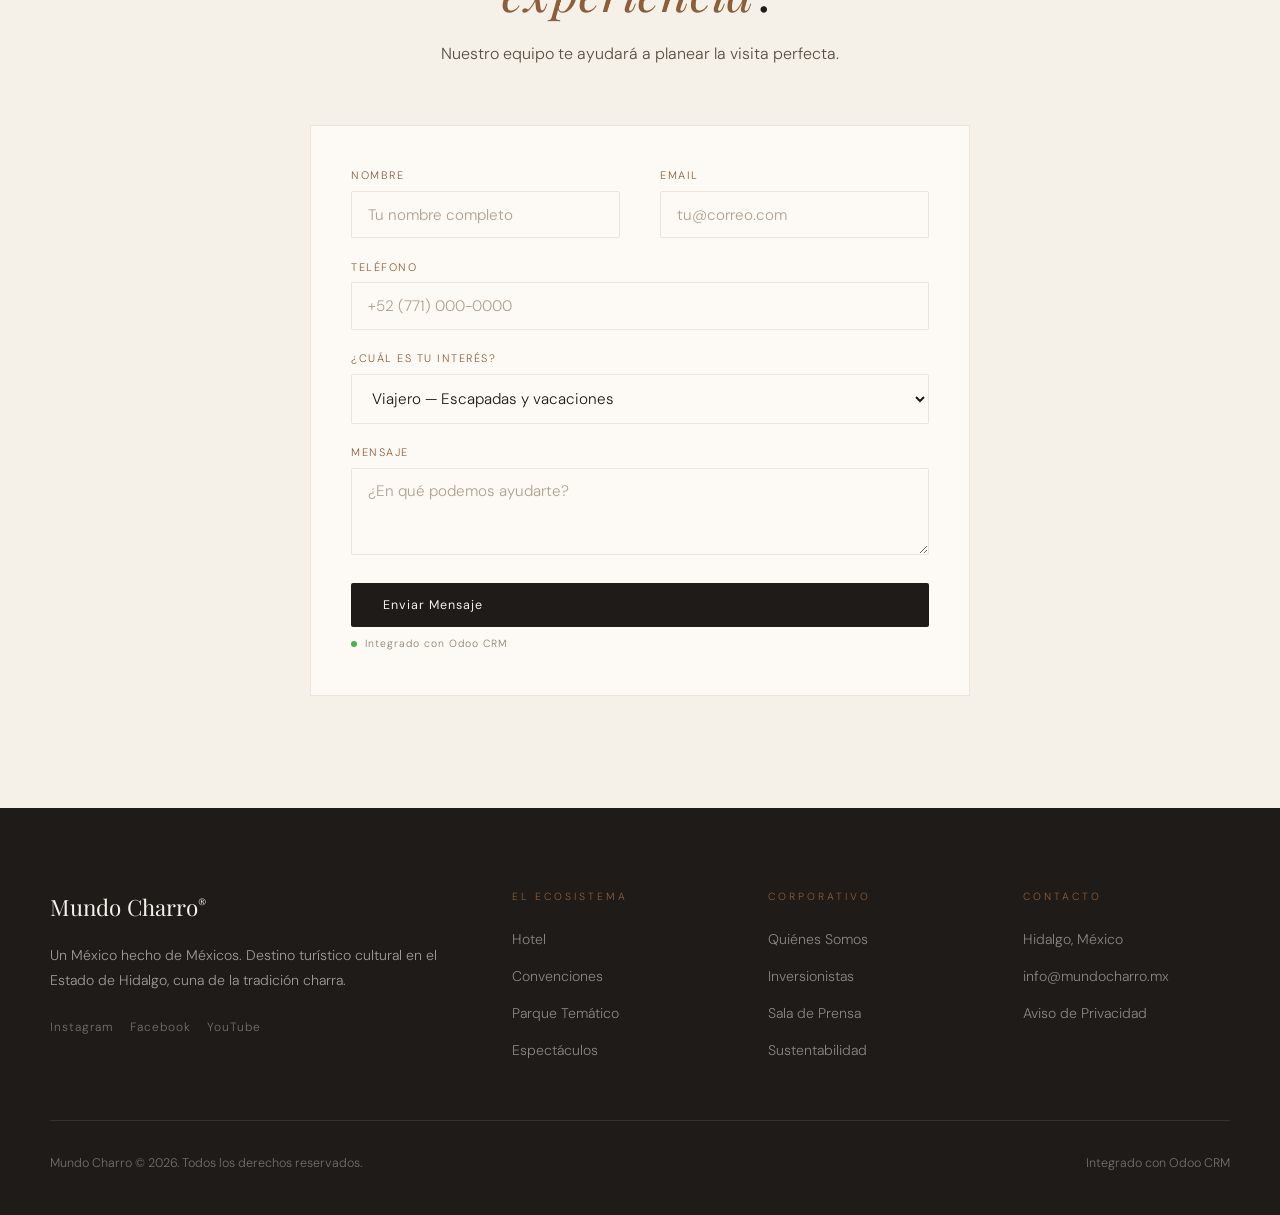
==== commit 4a08edc7: "Update index.html" ====
--- a/index.html
+++ b/index.html
@@ -200,27 +200,75 @@
 </section>
 
 <!-- FIFA BANNER -->
-<section style="background:var(--charcoal);padding:5rem 2rem;border-top:1px solid rgba(139,94,60,0.3)">
-  <div class="container reveal">
-    <div style="display:flex;align-items:center;justify-content:space-between;gap:3rem;flex-wrap:wrap">
-      <div>
-        <div class="section-eyebrow" style="color:var(--gold-light)">⚽ Evento Especial 2026</div>
-        <h2 style="font-family:var(--font-display);font-size:clamp(2rem,4vw,3rem);color:var(--cream);font-weight:400;line-height:1.1;margin-bottom:1rem">Copa Mundial <em style="font-style:italic;color:var(--terra)">de la FIFA</em></h2>
-        <p style="color:rgba(245,240,232,0.6);max-width:480px;font-weight:300;margin-bottom:1.5rem">Vive la Ceremonia de Inauguración en el escenario más espectacular de México. Boletos en preventa.</p>
-        <div style="display:flex;gap:0.8rem;flex-wrap:wrap">
-          <span class="badge badge-terra">11 Jun, 2026</span>
-          <span class="badge badge-gold">Hidalgo, México</span>
-        </div>
-      </div>
-      <div style="text-align:center">
-        <div style="font-family:var(--font-display);font-size:1.2rem;color:rgba(245,240,232,0.5);margin-bottom:0.3rem">Desde</div>
-        <div style="font-family:var(--font-display);font-size:3rem;color:var(--cream);line-height:1">$2,800 <span style="font-size:1.1rem;color:rgba(245,240,232,0.5)">MXN</span></div>
-        <a href="eventos.html#boletos" class="btn btn-terra" style="margin-top:1.5rem">Comprar Boletos</a>
-      </div>
-    </div>
-  </div>
-</section>
-
+<!-- CARRUSEL NOTICIAS -->
+<section id="carrusel-noticias" style="position:relative;overflow:hidden;border-top:1px solid rgba(139,94,60,0.3)">
+  <div id="carrusel-slide" style="padding:4rem 5rem;display:grid;grid-template-columns:1fr auto;gap:4rem;align-items:center;min-height:280px;transition:background 0.6s;background:#1a1208;box-sizing:border-box">
+    <div id="carrusel-info"></div>
+    <div id="carrusel-cta" style="text-align:center;min-width:200px"></div>
+    <button id="btn-prev" onclick="carruselPrev()" style="display:none;position:absolute;top:50%;left:1.5rem;transform:translateY(-50%);width:44px;height:44px;background:rgba(245,240,232,0.08);border:1px solid rgba(245,240,232,0.15);color:#F5F0E8;font-size:1.5rem;cursor:pointer;border-radius:1px;z-index:10">‹</button>
+    <button id="btn-next" onclick="carruselNext()" style="display:none;position:absolute;top:50%;right:1.5rem;transform:translateY(-50%);width:44px;height:44px;background:rgba(245,240,232,0.08);border:1px solid rgba(245,240,232,0.15);color:#F5F0E8;font-size:1.5rem;cursor:pointer;border-radius:1px;z-index:10">›</button>
+  </div>
+  <div id="carrusel-dots" style="display:flex;justify-content:center;gap:0.4rem;padding:1rem;transition:background 0.6s;background:#1a1208"></div>
+</section>
+
+<script>
+(function(){
+  const noticias = [
+    { tipo:'Evento Especial 2026', titulo:'Copa Mundial', subtitulo:'de la FIFA', desc:'Vive la Ceremonia de Inauguración en el escenario más espectacular de México. Boletos en preventa.', fecha:'11 Jun, 2026', lugar:'Hidalgo, México', precio:'$2,800', moneda:'MXN', cta:'Comprar Boletos', bg:'#1a1208', ctaHref:'eventos.html#boletos' },
+    { tipo:'Temporada 2025', titulo:'Nuevas Suites', subtitulo:'disponibles', desc:'Habitaciones renovadas con amenidades de primer nivel y vista panorámica al paisaje hidalguense.', fecha:'Mar, 2025', lugar:'Hotel Mundo Charro', precio:'$1,500', moneda:'MXN / noche', cta:'Reservar Ahora', bg:'#261612', ctaHref:'hotel.html#reservas' },
+    { tipo:'Convenciones', titulo:'Foro Empresarial', subtitulo:'Hidalgo 2025', desc:'El encuentro de líderes empresariales más importante de la región. Networking y conferencias magistrales.', fecha:'Feb, 2025', lugar:'Centro de Convenciones', precio:'Gratis', moneda:'registro', cta:'Registrarse', bg:'#1c1a0f', ctaHref:'convenciones.html#propuesta' },
+    { tipo:'Cultura', titulo:'Día Nacional', subtitulo:'del Charro', desc:'Celebración con jaripeo, música tradicional y gastronomía mexicana en el corazón de Singuilucan.', fecha:'Ene, 2025', lugar:'Singuilucan, Hgo.', precio:'$350', moneda:'MXN', cta:'Ver Programa', bg:'#1a0f0a', ctaHref:'eventos.html' },
+    { tipo:'Parque Temático', titulo:'Gran Apertura', subtitulo:'Septiembre 2025', desc:'Sé parte del evento más esperado del año. Descubre el nuevo Parque Temático Mundo Charro.', fecha:'Sep, 2025', lugar:'Singuilucan, Hgo.', precio:'Preventa', moneda:'disponible', cta:'Más Información', bg:'#0f1a0f', ctaHref:'mundo-charro.html#ecosistema' },
+  ]
+
+  let current = 0, timer = null
+
+  function render(){
+    const n = noticias[current]
+    document.getElementById('carrusel-slide').style.background = n.bg
+    document.getElementById('carrusel-dots').style.background = n.bg
+    document.getElementById('carrusel-info').innerHTML = `
+      <div style="display:flex;align-items:center;gap:0.75rem;margin-bottom:1.2rem">
+        <div style="width:2rem;height:1px;background:var(--gold-light,#C4913A)"></div>
+        <span style="font-size:0.68rem;letter-spacing:0.25em;text-transform:uppercase;color:var(--gold-light,#C4913A);font-weight:400">⚡ ${n.tipo}</span>
+      </div>
+      <h2 style="font-family:var(--font-display,'Georgia',serif);font-size:clamp(2rem,4vw,3.2rem);font-weight:400;color:var(--cream,#F5F0E8);line-height:1.1;margin:0 0 1rem">
+        ${n.titulo} <em style="font-style:italic;color:var(--terra,#C4913A)">${n.subtitulo}</em>
+      </h2>
+      <p style="font-size:0.9rem;color:rgba(245,240,232,0.6);line-height:1.7;max-width:520px;margin:0 0 1.5rem">${n.desc}</p>
+      <div style="display:flex;gap:0.75rem;flex-wrap:wrap">
+        <span style="font-size:0.7rem;letter-spacing:0.1em;padding:0.3rem 0.8rem;border:1px solid rgba(245,240,232,0.15);color:rgba(245,240,232,0.5)">${n.fecha}</span>
+        <span style="font-size:0.7rem;letter-spacing:0.1em;padding:0.3rem 0.8rem;border:1px solid rgba(245,240,232,0.15);color:rgba(245,240,232,0.5)">${n.lugar}</span>
+      </div>
+    `
+    document.getElementById('carrusel-cta').innerHTML = `
+      <p style="font-size:0.75rem;letter-spacing:0.15em;text-transform:uppercase;color:rgba(245,240,232,0.4);margin:0 0 0.5rem">Desde</p>
+      <p style="font-family:var(--font-display,'Georgia',serif);font-size:2.8rem;color:var(--cream,#F5F0E8);line-height:1;margin:0 0 0.3rem">
+        ${n.precio}<span style="font-size:0.85rem;color:rgba(245,240,232,0.4);margin-left:0.4rem">${n.moneda}</span>
+      </p>
+      <a href="${n.ctaHref}" class="btn btn-terra" style="display:block;margin-top:1.2rem;text-align:center">${n.cta}</a>
+    `
+    document.getElementById('carrusel-dots').innerHTML = noticias.map((_,i)=>`
+      <button onclick="window._carrusel.goTo(${i})" style="width:${i===current?'24px':'6px'};height:6px;border-radius:3px;background:${i===current?'var(--terra,#C4913A)':'rgba(245,240,232,0.2)'};border:none;cursor:pointer;transition:all 0.3s;padding:0"></button>
+    `).join('')
+  }
+
+  function restart(){ clearInterval(timer); timer = setInterval(()=>{ current=(current+1)%noticias.length; render() }, 4000) }
+
+  window._carrusel = {
+    goTo(i){ current=i; render(); restart() }
+  }
+  window.carruselNext = function(){ current=(current+1)%noticias.length; render() }
+  window.carruselPrev = function(){ current=(current-1+noticias.length)%noticias.length; render() }
+
+  const sec = document.getElementById('carrusel-noticias')
+  sec.addEventListener('mouseenter', ()=>{ clearInterval(timer); document.getElementById('btn-prev').style.display='flex'; document.getElementById('btn-next').style.display='flex' })
+  sec.addEventListener('mouseleave', ()=>{ document.getElementById('btn-prev').style.display='none'; document.getElementById('btn-next').style.display='none'; restart() })
+
+  render()
+  restart()
+})()
+</script>
 <!-- PLECA -->
 <div class="pleca"></div>
 
